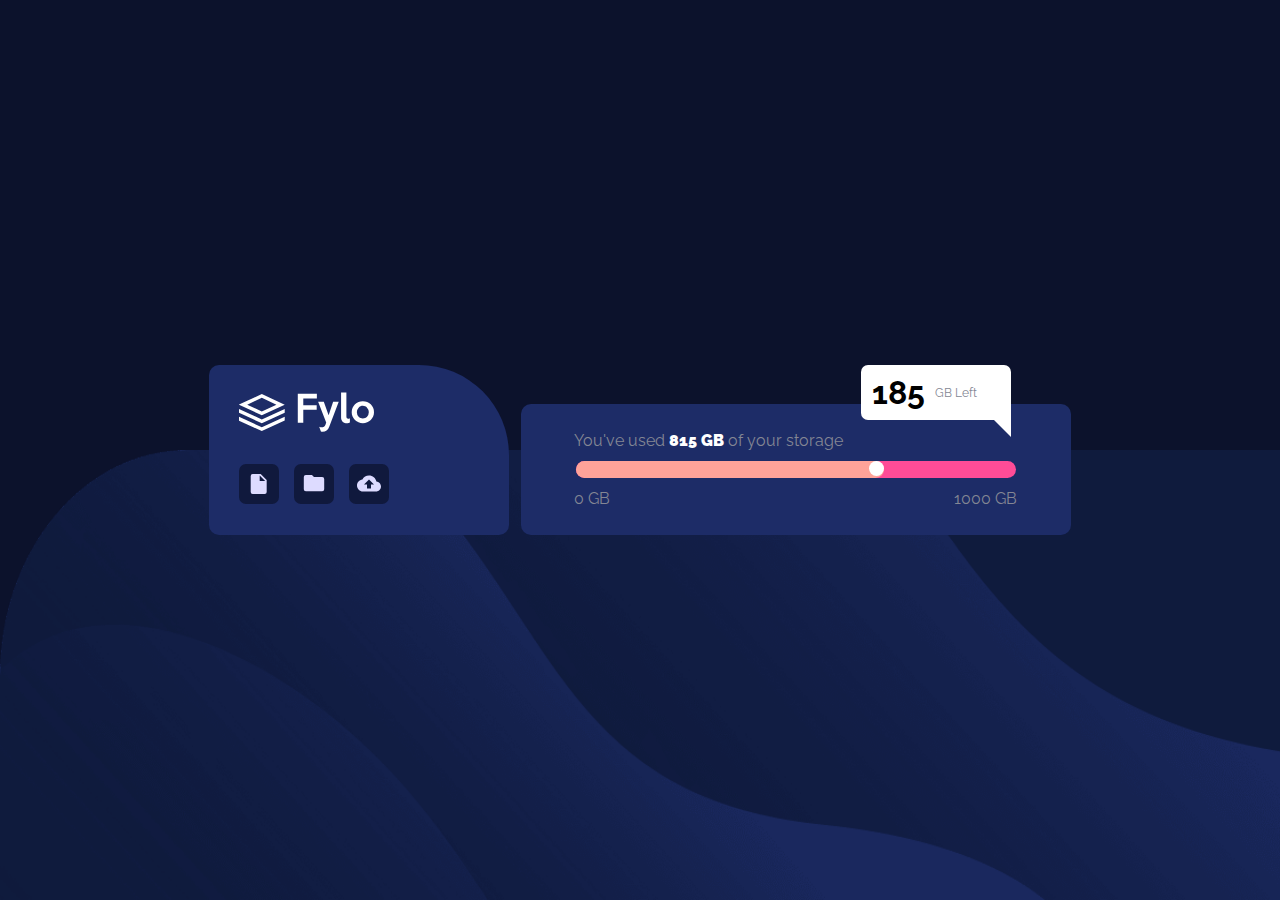
==== docs/index.html @ 12be5e0f "rename folder to docs" ====
<!DOCTYPE html>
<html lang="en">
<head>
  <meta charset="UTF-8">
  <meta name="viewport" content="width=device-width, initial-scale=1.0"> <!-- displays site properly based on user's device -->

  <link rel="stylesheet" href="styles.css">
  <link rel="icon" type="image/png" sizes="32x32" href="./assets/favicon-32x32.png">
  <link rel="preconnect" href="https://fonts.googleapis.com">
  <link rel="preconnect" href="https://fonts.googleapis.com">
  <link rel="preconnect" href="https://fonts.gstatic.com" crossorigin>
  <link href="https://fonts.googleapis.com/css2?family=Raleway:wght@400;700&display=swap" rel="stylesheet">
  <title>Fylo data storage component</title>
</head>

<body>
  
  <section class="centerOnPage">
    <div class="floatContainer">
      <div class="fyloCard">
        <div class="fylohead">
          <img src="assets/logo.svg" alt="Fylo logo">
        </div>
        <div class="fyloimages">
          <div class="iconBox">   
            <svg class="icon-1 icons" xmlns="http://www.w3.org/2000/svg" width="20" height="24"
            viewbox=" 0 0 20 24"><path fill="hsl(243, 100%, 93%)" d="M12.028 0H2.436A2.387 2.387 0 00.049 2.398L.037 21.583a2.387 2.387 0 002.387 2.398h14.4a2.397 2.397 0 002.398-2.398V7.194L12.028 0zM10.83 8.393V1.8l6.595 6.594h-6.595z"/></svg>       
          </div>
          <div class="iconBox">
            <svg class="icon-2 icons" xmlns="http://www.w3.org/2000/svg" width="24" height="20"
            viewbox="0 0 24 20"><path fill="hsl(243, 100%, 93%)" d="M21.6 2.4H12L9.6 0H2.4A2.39 2.39 0 00.012 2.4L0 16.8a2.4 2.4 0 002.4 2.4h19.2a2.4 2.4 0 002.4-2.4v-12a2.4 2.4 0 00-2.4-2.4z"/></svg>
          </div>
          <div class="iconBox">
            <svg class="icon-3 icons" xmlns="http://www.w3.org/2000/svg" width="24" height="16"
            viewbox="0 0 24 16"><path fill="hsl(243, 100%, 93%)" d="M19.4 6c-.7-3.4-3.7-6-7.4-6-2.9 0-5.4 1.6-6.6 4C2.3 4.4 0 6.9 0 10c0 3.3 2.7 6 6 6h13c2.8 0 5-2.2 5-5 0-2.6-2.1-4.8-4.6-5zM14 9v4h-4V9H7l5-5 5 5h-3z"/></svg>
          </div>
        </div>
        
      </div>
    <div class="storage">
      <div class="dialogue">
        <div class="dialogueoffset">

        </div>
        <div class="dialoguebox">

        
        <div class="rectangle">
          <div class="numbertext">
            <p>185</p>
          </div>
          <div class="remainder">
            <p>GB Left </p>
          </div>
          
        </div>
        <div class="triangle"></div>
      </div>
        
      </div>
      
      <div class="storageInt">
        <div class="usage">
          <div>
            <p>You've used <span class="usagetext">815 GB

            </span>  of your storage</p>
          </div>
          
        </div>
        <div class="loadingbar">
          <div class="partialload">
            <div class="circle">
              
            </div>
          
          </div>
        </div>
        <div class="minmax">
          <div class="min">
            <p>0 GB</p>
          </div>
          <div class="max">
            <p>1000 GB</p>
          </div>
         
        </div>
        
    
         
         
         
      </div>
     
    </div>
    </div>

   
  </section>
  
  
  
</body>
</html>
---- docs/styles.css ----
* {
    box-sizing: border-box;
    padding:0;
    margin:0;
    
    
    
}

body{
    height: 100vh;
    background-image: url(assets/bg-desktop.png);
    background-size: 100vw 50vh ;
    background-repeat: no-repeat;
    background-position: bottom;
    background-color:hsl(229, 57%, 11%); 
    display:flex;
    justify-content: center;
    flex-direction: column;
    font-family: 'Raleway', sans-serif;
    font-size: 1rem;
    
    
    
} 
   
.floatContainer{ 
    height: 170px;
    display:flex;
    flex-direction:row;
    flex-wrap: wrap;
    justify-content: center;
}


.fyloCard {
    height:100%;
    width:300px;
    display: flex;
    flex-direction: column;
    background-color:hsl(228, 56%, 26%);
    border-radius: 10px 90px 10px 10px;
    margin-right: 1%;
    
}
.fylohead{
    margin-top:9%;
    margin-left:10%;
    height:50%;
}
.fyloimages{
    height:50%;
    margin-left:10%;
    display: flex;
    justify-content: space-between;
    width:50%;
    
}
.iconBox{
    display:flex;
    justify-content: center;
    align-items:center;
    background-color: hsl(228, 59%, 15%);
    height: 40px;
    width: 40px;
    border-radius:7px;
    
}


.icons{
    height:17px;
        
}
.icon-1{
    height:20px;
}


.storage{
    height:100%;
    width: 550px;
    
}
.storageInt{
    
    margin-top: 7%;
    height:77.5%;
    background-color:hsl(228, 56%, 26%);    
    border-radius: 10px;
    display: flex;
    flex-direction: column;
    align-items: center;
    justify-content: center;
}

.dialogue{
    width:100%;
    display: flex;
    
}

.dialoguebox{
    width:490px;
    height:10%;
    position:absolute;
    display: flex;
    justify-content: flex-start;
    flex-direction: column;
    align-items: flex-end;


}
.triangle{
    width:0;
    height:0;
    margin-top:6.5%;
    justify-self: flex-end;
    display: flex;
    position:absolute;
    border-top: 20px solid transparent;
    border-bottom: 20px solid transparent;
    border-right:20px solid white;
}
.rectangle{
    width: 150px;
    height:55px;
    background-color:white;
    position: absolute;
    border-radius: 7px;
    display: flex;
    align-items: center;

}

.numbertext{
    margin:7%;
font-size: 2rem;
font-weight: 700;
color: black;
}
.remainder{
    font-size:.78rem;
    color:hsl(229, 7%, 55%);
}
.usage{
    width:81%;
    display:flex;
    color:hsl(229, 7%, 55%);
}
.usagetext{
    font-weight: 1000;
    color:white;
}
.loadingbar{
    margin: 2% 0;
    background-color: hsl(335, 100%, 65%);
    width:80%;
    height:13%;
    border-radius: 10px;
}
.partialload{
    width:70%;
    height:100%;
    background-color: hsl(6, 100%, 80%);
    border-radius: 10px;
    display: flex;
    justify-content: flex-end;
}
.circle{
  height: 15px;
  width: 15px;
  background-color: white;
  border-radius: 50%;
 
}
.minmax{
    width:81%;
    display: flex;
    justify-content: space-between;
}
.min{
    display:flex;
    width:50px;
    color:hsl(229, 7%, 55%);
}
.max{
    color:hsl(229, 7%, 55%);
    display:flex;
    align-self: end;
    width:65px;
}
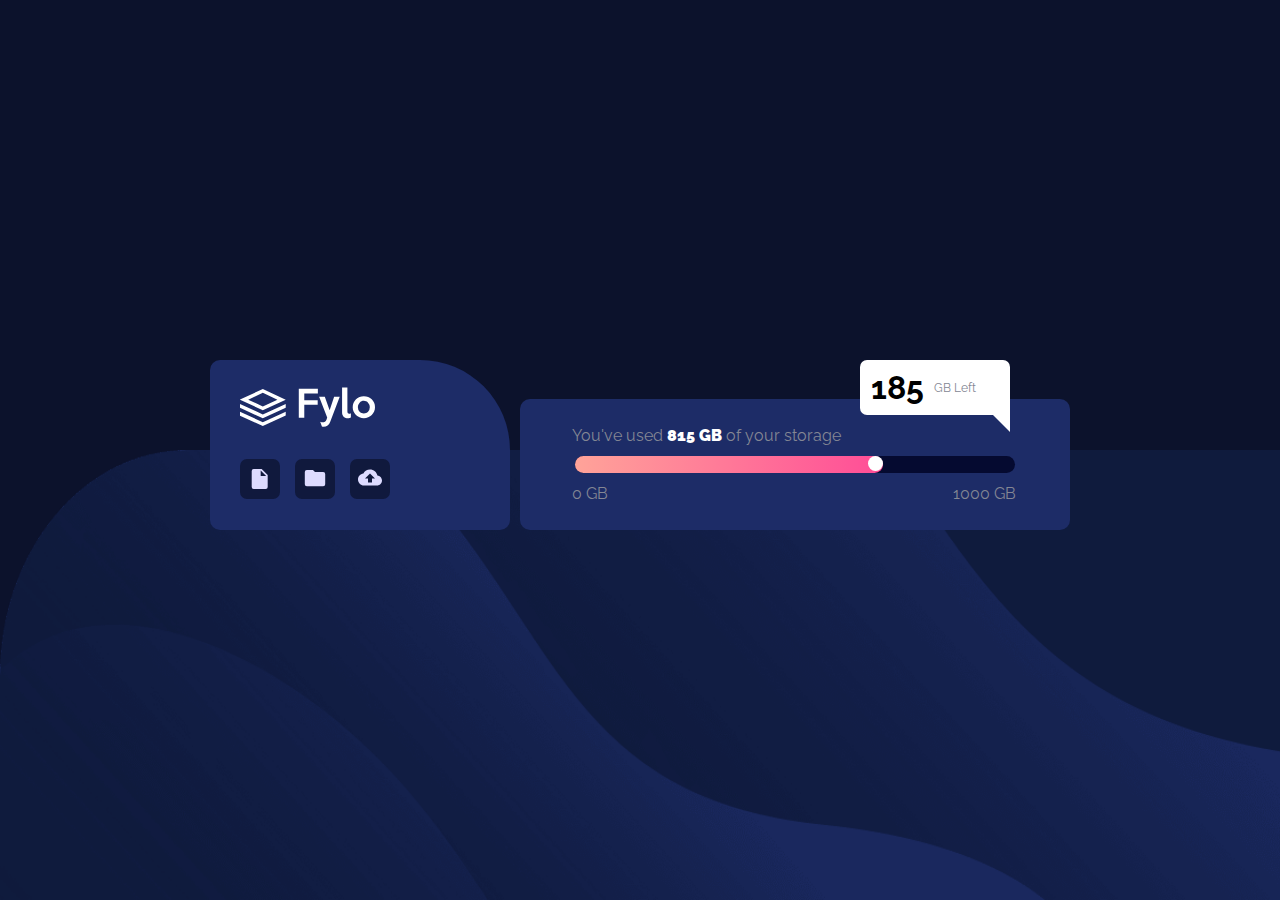
==== commit 752ba160: "did most of the js to upload a file" ====
--- a/docs/index.html
+++ b/docs/index.html
@@ -11,6 +11,7 @@
   <link rel="preconnect" href="https://fonts.gstatic.com" crossorigin>
   <link href="https://fonts.googleapis.com/css2?family=Raleway:wght@400;700&display=swap" rel="stylesheet">
   <title>Fylo data storage component</title>
+  <script src="fileupload.js"></script>
 </head>
 
 <body>
@@ -31,9 +32,13 @@
             viewbox="0 0 24 20"><path fill="hsl(243, 100%, 93%)" d="M21.6 2.4H12L9.6 0H2.4A2.39 2.39 0 00.012 2.4L0 16.8a2.4 2.4 0 002.4 2.4h19.2a2.4 2.4 0 002.4-2.4v-12a2.4 2.4 0 00-2.4-2.4z"/></svg>
           </div>
           <div class="iconBox">
-            <svg class="icon-3 icons" xmlns="http://www.w3.org/2000/svg" width="24" height="16"
-            viewbox="0 0 24 16"><path fill="hsl(243, 100%, 93%)" d="M19.4 6c-.7-3.4-3.7-6-7.4-6-2.9 0-5.4 1.6-6.6 4C2.3 4.4 0 6.9 0 10c0 3.3 2.7 6 6 6h13c2.8 0 5-2.2 5-5 0-2.6-2.1-4.8-4.6-5zM14 9v4h-4V9H7l5-5 5 5h-3z"/></svg>
-          </div>
+            <input id="fileInput" type="file">
+             <button id="upload">
+                <svg class="icon-3 icons" xmlns="http://www.w3.org/2000/svg" width="24" height="16"
+                   viewbox="0 0 24 16"><path fill="hsl(243, 100%, 93%)" d="M19.4 6c-.7-3.4-3.7-6-7.4-6-2.9 0-5.4 1.6-6.6 4C2.3 4.4 0 6.9 0 10c0 3.3 2.7 6 6 6h13c2.8 0 5-2.2 5-5 0-2.6-2.1-4.8-4.6-5zM14 9v4h-4V9H7l5-5 5 5h-3z"/>
+                </svg>
+             </button>
+            </div>
         </div>
         
       </div>
--- a/docs/styles.css
+++ b/docs/styles.css
@@ -14,20 +14,18 @@
     background-repeat: no-repeat;
     background-position: bottom;
     background-color:hsl(229, 57%, 11%); 
-    display:flex;
-    justify-content: center;
-    flex-direction: column;
     font-family: 'Raleway', sans-serif;
     font-size: 1rem;
-    
-    
-    
 } 
    
+
+.centerOnPage{
+    width:100vw;
+    padding-top:40vh;
+}
 .floatContainer{ 
     height: 170px;
     display:flex;
-    flex-direction:row;
     flex-wrap: wrap;
     justify-content: center;
 }
@@ -40,22 +38,24 @@
     flex-direction: column;
     background-color:hsl(228, 56%, 26%);
     border-radius: 10px 90px 10px 10px;
-    margin-right: 1%;
-    
-}
+    margin-right: 10px;
+    
+}
+
 .fylohead{
     margin-top:9%;
     margin-left:10%;
     height:50%;
 }
+
 .fyloimages{
     height:50%;
     margin-left:10%;
     display: flex;
     justify-content: space-between;
     width:50%;
-    
-}
+}
+
 .iconBox{
     display:flex;
     justify-content: center;
@@ -64,14 +64,23 @@
     height: 40px;
     width: 40px;
     border-radius:7px;
-    
+}
+#upload{
+    background-color: transparent;
+    border:none;
+    height:100%;
+    width:100%;
+}
+
+#fileInput{
+    display:none;
 }
 
 
 .icons{
-    height:17px;
-        
-}
+    height:17px;  
+}
+
 .icon-1{
     height:20px;
 }
@@ -80,10 +89,9 @@
 .storage{
     height:100%;
     width: 550px;
-    
-}
+}
+
 .storageInt{
-    
     margin-top: 7%;
     height:77.5%;
     background-color:hsl(228, 56%, 26%);    
@@ -97,7 +105,6 @@
 .dialogue{
     width:100%;
     display: flex;
-    
 }
 
 .dialoguebox{
@@ -108,9 +115,8 @@
     justify-content: flex-start;
     flex-direction: column;
     align-items: flex-end;
-
-
-}
+}
+
 .triangle{
     width:0;
     height:0;
@@ -122,6 +128,7 @@
     border-bottom: 20px solid transparent;
     border-right:20px solid white;
 }
+
 .rectangle{
     width: 150px;
     height:55px;
@@ -130,60 +137,69 @@
     border-radius: 7px;
     display: flex;
     align-items: center;
-
 }
 
 .numbertext{
-    margin:7%;
-font-size: 2rem;
-font-weight: 700;
-color: black;
-}
+    margin: 7%;
+    font-size: 2rem;
+    font-weight: 700;
+    color: black;
+}
+
 .remainder{
     font-size:.78rem;
     color:hsl(229, 7%, 55%);
 }
+
 .usage{
     width:81%;
     display:flex;
     color:hsl(229, 7%, 55%);
 }
+
 .usagetext{
     font-weight: 1000;
     color:white;
 }
+
 .loadingbar{
     margin: 2% 0;
-    background-color: hsl(335, 100%, 65%);
+    background-color: #050A30;
     width:80%;
     height:13%;
     border-radius: 10px;
 }
+
 .partialload{
     width:70%;
     height:100%;
-    background-color: hsl(6, 100%, 80%);
+    background-image: linear-gradient(to right, hsl(6, 100%, 80%), hsl(335, 100%, 65%));
     border-radius: 10px;
     display: flex;
     justify-content: flex-end;
-}
+    animation-name:loadingbar;
+    animation-duration: 3s;
+}
+
 .circle{
-  height: 15px;
-  width: 15px;
+  height: 15.2px;
+  width: 15.2px;
   background-color: white;
   border-radius: 50%;
- 
-}
+}
+
 .minmax{
     width:81%;
     display: flex;
     justify-content: space-between;
 }
+
 .min{
     display:flex;
     width:50px;
     color:hsl(229, 7%, 55%);
 }
+
 .max{
     color:hsl(229, 7%, 55%);
     display:flex;
@@ -191,3 +207,24 @@
     width:65px;
 }
 
+@media only screen and (max-width: 600px) {
+    .storage{
+        width: 300px;
+        
+    }
+    .triangle{
+        display:none;
+    }
+    .dialogue{
+        flex-direction: row-reverse;
+    }
+    .dialoguebox{
+        margin-right: 85px;
+        margin-top: 130px;
+    }
+}
+
+@keyframes loadingbar {
+    from {width:0;}
+    to {width: 70%}
+}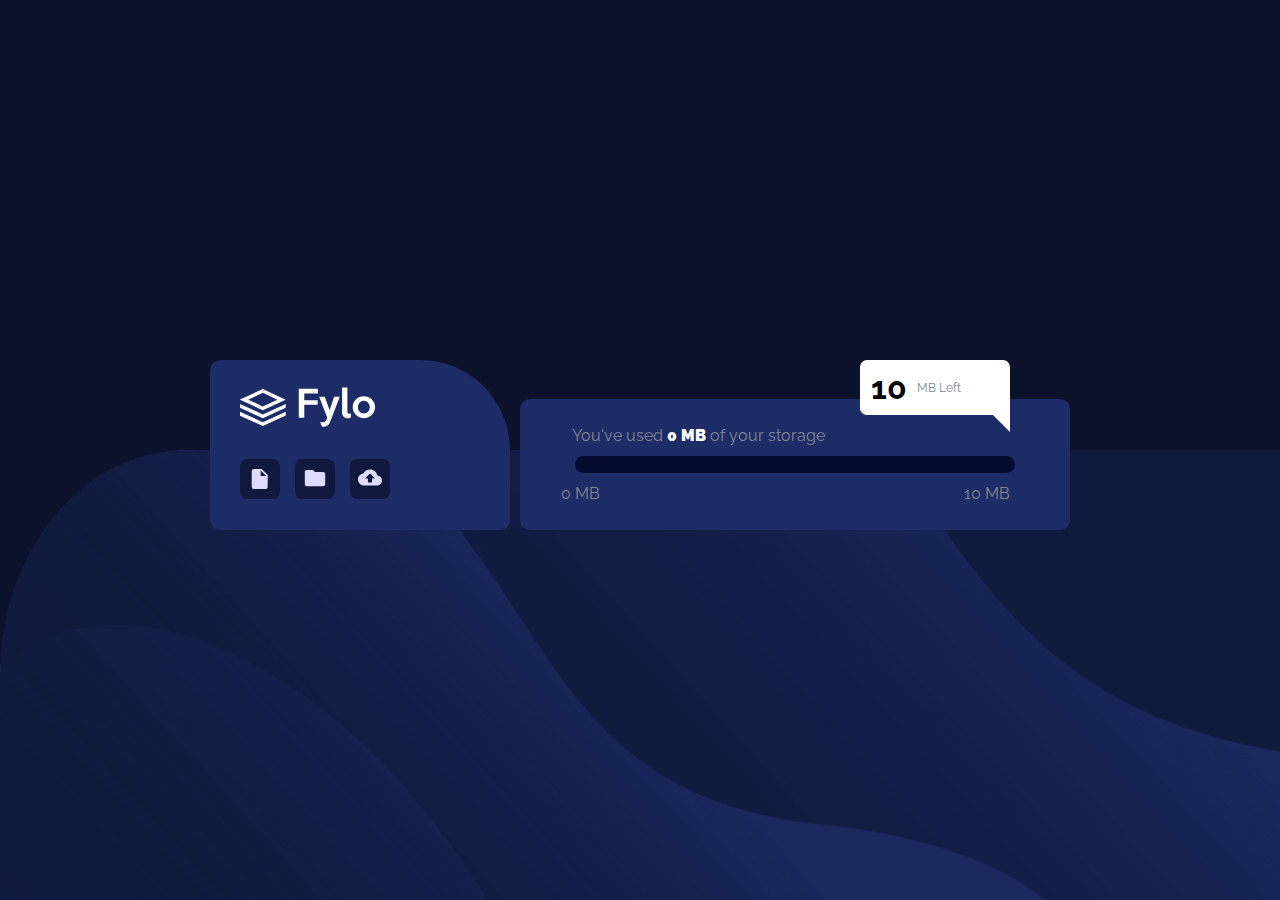
==== commit a1cb2522: "add js to change text and loading bar on file upload" ====
--- a/docs/index.html
+++ b/docs/index.html
@@ -12,6 +12,7 @@
   <link href="https://fonts.googleapis.com/css2?family=Raleway:wght@400;700&display=swap" rel="stylesheet">
   <title>Fylo data storage component</title>
   <script src="fileupload.js"></script>
+  <script src="index.js"></script>
 </head>
 
 <body>
@@ -32,7 +33,7 @@
             viewbox="0 0 24 20"><path fill="hsl(243, 100%, 93%)" d="M21.6 2.4H12L9.6 0H2.4A2.39 2.39 0 00.012 2.4L0 16.8a2.4 2.4 0 002.4 2.4h19.2a2.4 2.4 0 002.4-2.4v-12a2.4 2.4 0 00-2.4-2.4z"/></svg>
           </div>
           <div class="iconBox">
-            <input id="fileInput" type="file">
+            <input id="fileInput" type="file" accept=".jpg, .jpeg, .png" multiple>
              <button id="upload">
                 <svg class="icon-3 icons" xmlns="http://www.w3.org/2000/svg" width="24" height="16"
                    viewbox="0 0 24 16"><path fill="hsl(243, 100%, 93%)" d="M19.4 6c-.7-3.4-3.7-6-7.4-6-2.9 0-5.4 1.6-6.6 4C2.3 4.4 0 6.9 0 10c0 3.3 2.7 6 6 6h13c2.8 0 5-2.2 5-5 0-2.6-2.1-4.8-4.6-5zM14 9v4h-4V9H7l5-5 5 5h-3z"/>
@@ -51,11 +52,11 @@
 
         
         <div class="rectangle">
-          <div class="numbertext">
-            <p>185</p>
+          <div id="spaceLeft" class="numbertext">
+            <p>10</p>
           </div>
           <div class="remainder">
-            <p>GB Left </p>
+            <p>MB Left </p>
           </div>
           
         </div>
@@ -67,14 +68,14 @@
       <div class="storageInt">
         <div class="usage">
           <div>
-            <p>You've used <span class="usagetext">815 GB
+            <p>You've used <span id="spaceUsed" class="usagetext">0 MB
 
             </span>  of your storage</p>
           </div>
           
         </div>
         <div class="loadingbar">
-          <div class="partialload">
+          <div id="loadingWidth" class="partialload">
             <div class="circle">
               
             </div>
@@ -83,10 +84,10 @@
         </div>
         <div class="minmax">
           <div class="min">
-            <p>0 GB</p>
+            <p>0 MB</p>
           </div>
           <div class="max">
-            <p>1000 GB</p>
+            <p>10 MB</p>
           </div>
          
         </div>
--- a/docs/styles.css
+++ b/docs/styles.css
@@ -171,7 +171,7 @@
 }
 
 .partialload{
-    width:70%;
+    width:0%;
     height:100%;
     background-image: linear-gradient(to right, hsl(6, 100%, 80%), hsl(335, 100%, 65%));
     border-radius: 10px;
@@ -189,7 +189,7 @@
 }
 
 .minmax{
-    width:81%;
+    width:85%;
     display: flex;
     justify-content: space-between;
 }
@@ -224,7 +224,7 @@
     }
 }
 
-@keyframes loadingbar {
+/* @keyframes loadingbar {
     from {width:0;}
     to {width: 70%}
-}+} */